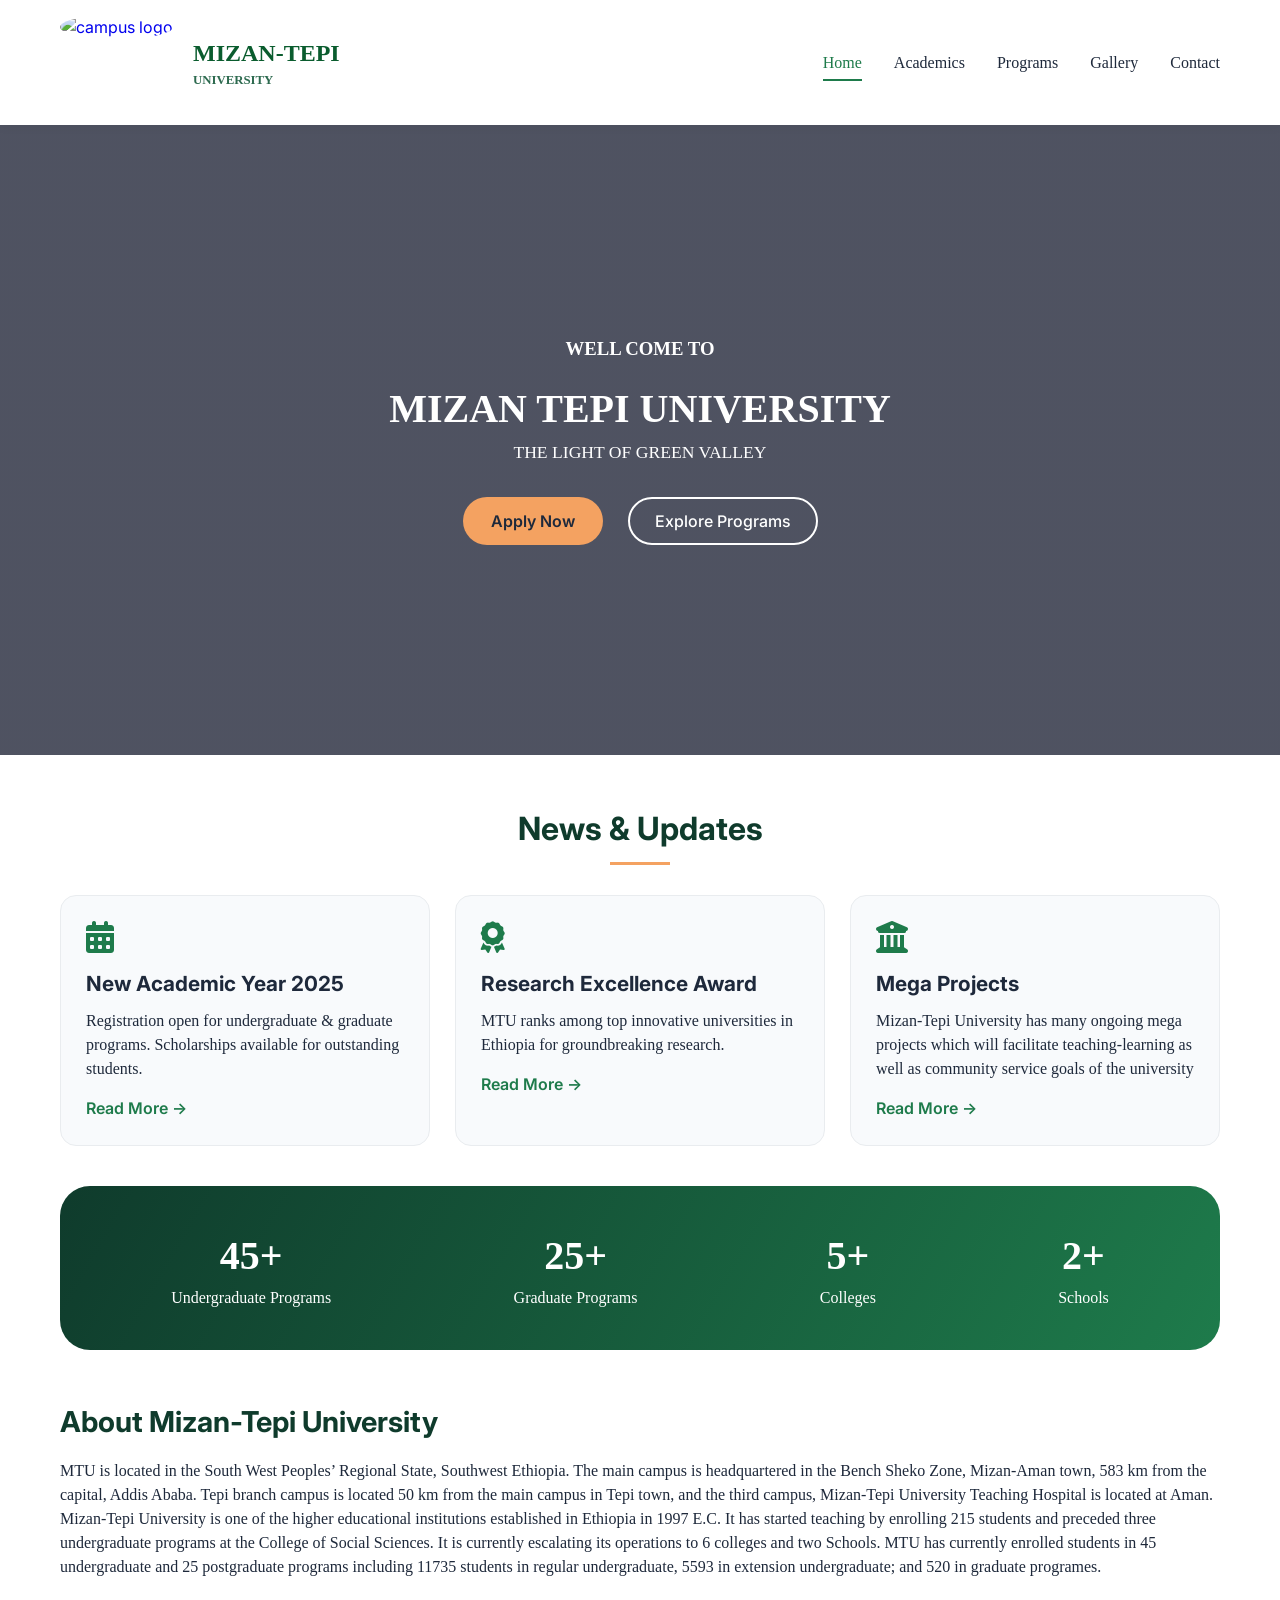
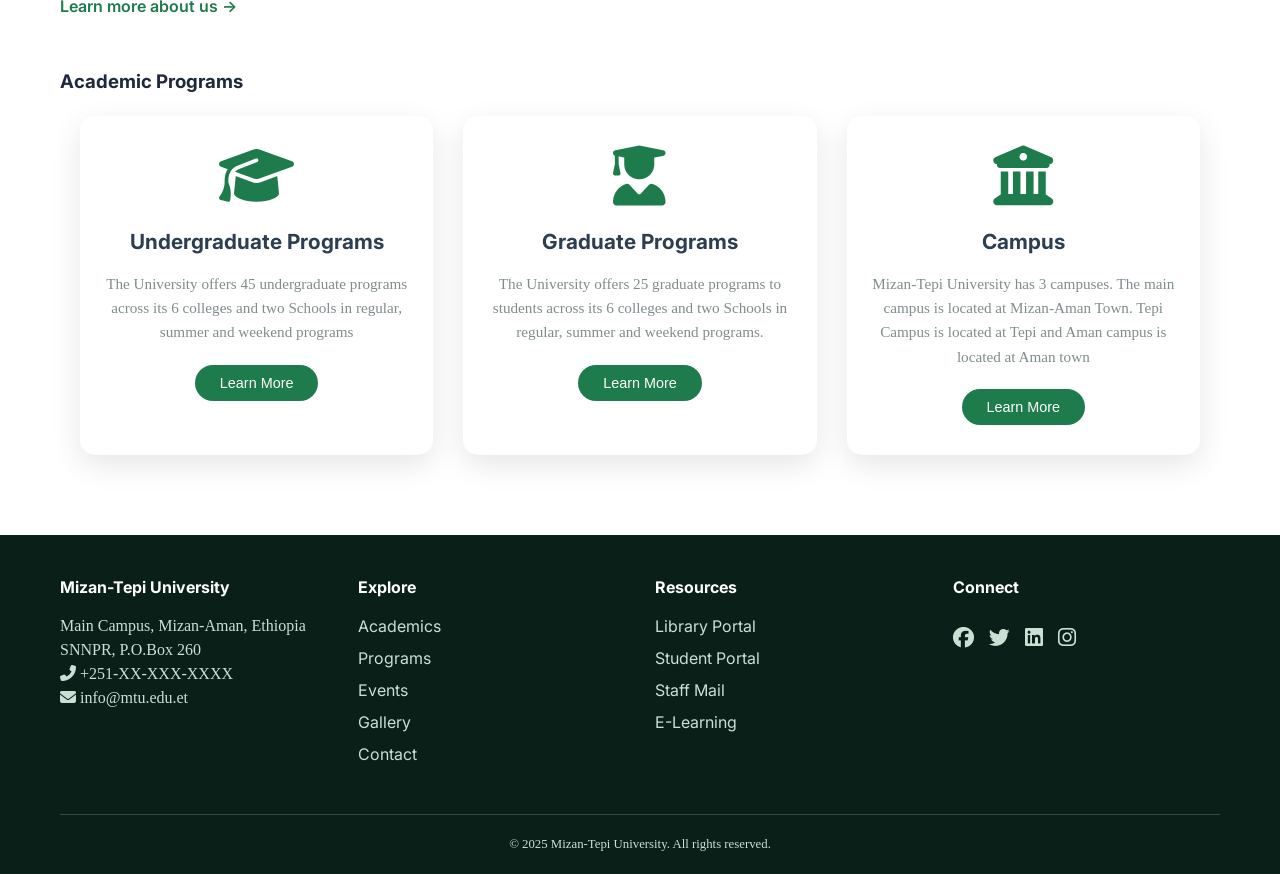
==== index.html @ 00938fb0 "Add files via upload" ====
<!DOCTYPE html>
<html lang="en">
<head>
    <meta charset="UTF-8">
    <meta name="viewport" content="width=device-width, initial-scale=1.0">
    <title>MIZAN-TEPI UNIVERSITY | Home</title>
    <link href="https://fonts.googleapis.com/css2?family=Inter:opsz,wght@300;400;500;600;700;800&display=swap" rel="stylesheet">
    <link rel="stylesheet" href="https://cdnjs.cloudflare.com/ajax/libs/font-awesome/6.0.0-beta3/css/all.min.css">
    <link rel="stylesheet" href="https://cdnjs.cloudflare.com/ajax/libs/font-awesome/6.4.0/css/all.min.css">
    <link rel="stylesheet" href="style.css">
</head>
<body>

<!-- ========== HEADER / NAVIGATION ========== -->
<header>
    <div class="container">
        <div class="header-flex">
            <div class="logo">
                <a href="index.html">
                    <img src="images/logo.png" alt="campus logo"></a>
                    <h1>MIZAN-TEPI <span>UNIVERSITY</span></h1>
            </div>
            <input type="checkbox" id="menu-toggle" class="menu-checkbox">
            <label for="menu-toggle" class="menu-icon">☰</label>
            <ul class="nav-menu">
                <li><a href="index.html" class="active">Home</a></li>
                <li><a href="academics.html">Academics</a></li>
                <li><a href="programs.html">Programs</a></li>
                <li><a href="gallery.html">Gallery</a></li>
                <li><a href="contact.html">Contact</a></li>
            </ul>
        </div>
    </div>
</header>

<!-- ========== HERO SECTION ========== -->
<section class="hero">
    <div class="container">
        <div class="hero-content">
            <h3>WELL COME TO</h3>
            <h2>MIZAN TEPI UNIVERSITY</h2>
            <p>THE LIGHT OF GREEN VALLEY</p>
            <div class="hero-buttons">
                <a href="programs.html" class="btn-primary">Apply Now</a>
                <a href="academics.html" class="btn-outline">Explore Programs</a>
            </div>
        </div>
    </div>
</section>

<!-- ========== NEWS SECTION ========== -->
<section class="news">
    <div class="container">
        <div class="section-title">
            <h3>News & Updates</h3>
        </div>
        <div class="news-grid">
            <div class="news-card">
                <i class="fas fa-calendar-alt"></i>
                <h4>New Academic Year 2025</h4>
                <p>Registration open for undergraduate & graduate programs. Scholarships available for outstanding students.</p>
                <a href="#" class="read-more">Read More →</a>
            </div>
            <div class="news-card">
                <i class="fas fa-award"></i>
                <h4>Research Excellence Award</h4>
                <p>MTU ranks among top innovative universities in Ethiopia for groundbreaking research.</p>
                <a href="#" class="read-more">Read More →</a>
            </div>
            <div class="news-card">
         <i class="fa-solid fa-building-columns"></i>
                <h4>Mega Projects</h4>
                <p>Mizan-Tepi University has many ongoing mega projects which will facilitate teaching-learning as well as community service goals of the university</p>
                <a href="#" class="read-more">Read More →</a>
            </div>
        </div>
    </div>
</section>

<!-- ========== STATS SECTION ========== -->
<section class="stats">
    <div class="container">
        <div class="stats-banner">
            <div class="stat-item">
                <h2>45+</h2>
                <p>Undergraduate Programs</p>
            </div>
            <div class="stat-item">
                <h2>25+</h2>
                <p>Graduate Programs</p>
            </div>
            <div class="stat-item">
                <h2>5+</h2>
                <p>Colleges</p>
            </div>
            <div class="stat-item">
                <h2>2+</h2>
                <p>Schools</p>
            </div>
        </div>
    </div>
</section>

<!-- ========== ABOUT PREVIEW ========== -->
<section class="about-preview">
    <div class="container">
        <div class="about-flex">
            <div class="about-text">
                <h3>About Mizan-Tepi University</h3>
                <p>MTU  is located in the South West Peoples’ Regional State, Southwest Ethiopia. The  main campus is headquartered in the Bench Sheko Zone, Mizan-Aman town, 583 km from the capital, Addis Ababa.  Tepi branch campus is located 50 km from the main campus in Tepi town, and the third campus, Mizan-Tepi University Teaching Hospital is located at Aman. <br> 
Mizan-Tepi University is one of the higher educational institutions established in Ethiopia in 1997 E.C. It has started teaching by enrolling 215 students and preceded three undergraduate programs at the College of Social Sciences. It is currently escalating its operations to 6 colleges and two Schools. MTU has currently enrolled students in 45 undergraduate and 25 postgraduate programs including 11735 students in regular undergraduate, 5593 in extension undergraduate; and 520 in graduate programes.</p>
                <a href="academics.html" class="read-more">Learn more about us →</a>
            </div>       
        </div>
    </div>
</section>

<!-- ==========Academic Programs========== -->
<section class="quick-links">
    <div class="container">
        <h3> Academic Programs</h3>
       <div class="cards-container">
    <div class="card">
        <div class="card-icon">
            <i class="fas fa-graduation-cap"></i>
        </div>
        <div class="card-info">
            <h3>Undergraduate Programs</h3>
            <p>The University offers 45 undergraduate programs across its 6 colleges and two Schools in regular, summer and weekend programs</p>
            <button>Learn More</button>
        </div>
    </div>

    <div class="card">
        <div class="card-icon">
            <i class="fas fa-user-graduate"></i>
        </div>
        <div class="card-info">
            <h3>Graduate Programs</h3>
            <p>The University offers 25 graduate programs to students across its 6 colleges and two Schools in regular, summer and weekend programs.</p>
            <button>Learn More</button>
        </div>
    </div>

    <div class="card">
        <div class="card-icon">
            <i class="fas fa-university"></i>
        </div>
        <div class="card-info">
            <h3>Campus</h3>
            <p>Mizan-Tepi University has 3 campuses. The main campus is located at Mizan-Aman Town. Tepi Campus is located at Tepi and Aman campus is located at Aman town</p>
            <button>Learn More</button>
        </div>
    </div>
</div>
    </div>
</section>

<!-- ========== FOOTER ========== -->
<footer>
    <div class="container">
        <div class="footer-grid">
            <div>
                <h4>Mizan-Tepi University</h4>
                <p>Main Campus, Mizan-Aman, Ethiopia<br>SNNPR, P.O.Box 260</p>
                <p><i class="fas fa-phone-alt"></i> +251-XX-XXX-XXXX<br>
                <i class="fas fa-envelope"></i> info@mtu.edu.et</p>
            </div>
            <div>
                <h4>Explore</h4>
                <a href="academics.html">Academics</a>
                <a href="programs.html">Programs</a>
                <a href="events.html">Events</a>
                <a href="gallery.html">Gallery</a>
                <a href="contact.html">Contact</a>
            </div>
            <div>
                <h4>Resources</h4>
                <a href="#">Library Portal</a>
                <a href="#">Student Portal</a>
                <a href="#">Staff Mail</a>
                <a href="#">E-Learning</a>
            </div>
            <div>
                <h4>Connect</h4>
                <div class="social">
                    <a href="#"><i class="fab fa-facebook"></i></a>
                    <a href="#"><i class="fab fa-twitter"></i></a>
                    <a href="#"><i class="fab fa-linkedin"></i></a>
                    <a href="#"><i class="fab fa-instagram"></i></a>
                </div>
            </div>
        </div>
        <div class="copyright">
            <p>&copy; 2025 Mizan-Tepi University. All rights reserved.</p>
        </div>
    </div>
</footer>

</body>
</html>
---- style.css ----
/* ========== RESET & BASE STYLES ========== */
* {
    margin: 0;
    padding: 0;
    box-sizing: border-box;
}

body {
    font-family: 'Inter', sans-serif;
    background: #ffffff;
    color: #1e293b;
    line-height: 1.5;
}

.container {
    max-width: 1200px;
    margin: 0 auto;
    padding: 0 20px;
}

/* ========== HEADER & NAVIGATION ========== */
header {
    background: white;
    box-shadow: 0 2px 10px rgba(0,0,0,0.05);
    position: sticky;
    top: 0;
    z-index: 100;
}

.header-flex {
    display: flex;
    justify-content: space-between;
    align-items: center;
    padding: 15px 0;
    flex-wrap: wrap;
}

.logo a {
    text-decoration: none;
}

.logo h1 {
   font-family: Georgia, 'Times New Roman', Times, serif;
   margin: 20px;
    float: right;
    font-size: 1.5rem;
    font-weight: 700;
    color: #0a5c2e;
}
.logo img{
    width: 100px;
    height: 100px;
    border-radius: 50%;

}
.logo span {
    font-size: 0.8rem;
    font-weight: bold;
    color: #2d6a4f;
    display: block;
}

/* Mobile Menu Toggle - No JavaScript! */
.menu-checkbox {
    display: none;
}

.menu-icon {
    display: none;
    font-size: 28px;
    cursor: pointer;
    color: #0a5c2e;
}

.nav-menu {
    display: flex;
    list-style: none;
    gap: 2rem;
}

.nav-menu li a {
    font-family: 'Times New Roman', Times, serif;
    text-decoration: none;
    color: #1e293b;
    font-weight: 500;
    padding: 8px 0;
    transition: color 0.2s;
}

.nav-menu li a:hover,
.nav-menu li a.active {
    color: #1e7b4b;
    border-bottom: 2px solid #1e7b4b;
}

/* ========== BUTTONS ========== */
.btn-primary {
    background: #f4a261;
    color: #1e293b;
    padding: 12px 28px;
    border-radius: 40px;
    text-decoration: none;
    font-weight: 600;
    display: inline-block;
    border: none;
    cursor: pointer;
    transition: 0.2s;
}

.btn-primary:hover {
    background: #e76f51;
    color: white;
}

.btn-outline {
    border: 2px solid white;
    background: transparent;
    padding: 10px 25px;
    border-radius: 40px;
    color: white;
    font-weight: 500;
    text-decoration: none;
    margin-left: 15px;
    display: inline-block;
}

.btn-outline:hover {
    background: white;
    color: #0a5c2e;
}

/* ========== HERO SECTION ========== */
.hero {
    background: linear-gradient(rgba(4,9,30,0.7), rgba(4,9,30,0.7)), url('images/slider_1.jpg') center/cover no-repeat;
    min-height: 70vh;
    display: flex;
    align-items: center;
    text-align: center;
    color: white;
}

.hero-content {
    max-width: 700px;
    margin: 0 auto;
}
.hero h2{
    font-size: 2.5rem;
}


.hero h3 {
    margin-bottom: 1rem;
}
.hero h3,h2,p{
    font-family: Georgia, 'Times New Roman', Times, serif;
}

.hero p {
    font-size: 1.1rem;
    margin-bottom: 2rem;
}

.hero-buttons {
    display: flex;
    justify-content: center;
    flex-wrap: wrap;
    gap: 10px;
}

/* ========== SECTION TITLES ========== */
.section-title {
    text-align: center;
    margin: 50px 0 30px;
}

.section-title h3 {
    font-size: 2rem;
    color: #0f3b2c;
    position: relative;
    display: inline-block;
    padding-bottom: 12px;
}

.section-title h3:after {
    content: '';
    width: 60px;
    height: 3px;
    background: #f4a261;
    position: absolute;
    bottom: 0;
    left: 50%;
    transform: translateX(-50%);
}

/* ========== NEWS SECTION ========== */
.news-grid {
    display: grid;
    grid-template-columns: repeat(auto-fit, minmax(280px, 1fr));
    gap: 25px;
    margin: 30px 0;
}

.news-card {
    background: #f8fafc;
    border-radius: 16px;
    padding: 25px;
    border: 1px solid #e9ecef;
}

.news-card i {
    font-size: 2rem;
    color: #1e7b4b;
    margin-bottom: 15px;
}

.news-card h4 {
    font-size: 1.3rem;
    margin-bottom: 10px;
}

.read-more {
    color: #1e7b4b;
    font-weight: 600;
    text-decoration: none;
    display: inline-block;
    margin-top: 15px;
}

/* ========== STATS SECTION ========== */
.stats-banner {
    background: linear-gradient(120deg, #0f3b2c, #1e7b4b);
    border-radius: 30px;
    padding: 40px 20px;
    margin: 40px 0;
    display: flex;
    justify-content: space-around;
    flex-wrap: wrap;
    text-align: center;
    color: white;
}

.stat-item h2 {
    font-size: 2.5rem;
    font-weight: 800;
}

.stat-item p {
    font-size: 1rem;
}

/* ========== ABOUT PREVIEW ========== */
.about-flex {
    display: flex;
    gap: 40px;
    margin: 50px 0;
    flex-wrap: wrap;
}

.about-text {
    flex: 2;
}

.about-text h3 {
    font-size: 1.8rem;
    color: #0f3b2c;
    margin-bottom: 15px;
}


/* ========== QUICK LINKS ========== */
.cards-container {
    display: grid;
    grid-template-columns: repeat(auto-fit, minmax(280px, 1fr));
    gap: 30px;
    padding: 20px;
}

.card {
    background: white;
    border-radius: 15px;
    padding: 30px 20px;
    text-align: center;
    box-shadow: 0 10px 30px rgba(0,0,0,0.1);
    transition: all 0.4s ease;
    cursor: pointer;
}
.card-icon {
    margin-bottom: 20px;
}

.card-icon i {
    font-size: 60px;
    color:#1e7b4b;
    transition: all 0.3s ease;
}
.card-info h3 {
    font-size: 1.3rem;
    color: #2c3e50;
    margin-bottom: 15px;
    transition: all 0.3s ease;
}
.card-info p {
    color: #7f8c8d;
    line-height: 1.6;
    font-size: 0.95rem;
    margin-bottom: 20px;
    transition: all 0.3s ease;
}

.card-info button {
    background: #1e7b4b;
    color: white;
    border: none;
    padding: 10px 25px;
    border-radius: 25px;
    font-size: 0.9rem;
    cursor: pointer;
    transition: all 0.3s ease;
}

/* ========== PAGE HEADER ========== */
.page-header {
    background: linear-gradient(135deg, #0a5c2e, #1e7b4b);
    color: white;
    padding: 60px 0;
    text-align: center;
}

.page-header h1 {
    font-size: 2.2rem;
    margin-bottom: 10px;
}

/* ========== ACADEMICS PAGE ========== */
.colleges-grid {
    display: grid;
    grid-template-columns: repeat(auto-fit, minmax(280px, 1fr));
    gap: 25px;
    margin: 40px 0;
}

.college-card {
    background: white;
    padding: 25px;
    border-radius: 20px;
    text-align: center;
    box-shadow: 0 5px 15px rgba(0,0,0,0.05);
}

.college-card i {
    font-size: 2.5rem;
    color: #1e7b4b;
    margin-bottom: 15px;
}

.college-card h4 {
    font-size: 1.2rem;
    margin-bottom: 10px;
    color: #0f3b2c;
}
/* ========== PROGRAMS PAGE ========== */
.program-category {
    margin: 50px 0;
}

.program-category h2 {
    color: #0f3b2c;
    margin-bottom: 25px;
    font-size: 1.6rem;
}

.programs-grid {
    display: grid;
    grid-template-columns: repeat(auto-fit, minmax(280px, 1fr));
    gap: 20px;
}

.program-card {
    background: #f8fafc;
    padding: 20px;
    border-radius: 16px;
    border-left: 4px solid #1e7b4b;
}

.program-card h4 {
    margin-bottom: 8px;
    color: #0f3b2c;
}

.program-card p {
    font-size: 0.9rem;
    color: #555;
    margin-bottom: 8px;
}

.program-card span {
    font-size: 0.8rem;
    color: #1e7b4b;
    font-weight: 500;
}

/* ========== EVENTS PAGE ========== */
.events-grid {
    display: flex;
    flex-direction: column;
    gap: 20px;
    margin: 50px 0;
}

.event-card {
    display: flex;
    gap: 20px;
    background: #f8fafc;
    padding: 20px;
    border-radius: 16px;
    flex-wrap: wrap;
}

.event-card.featured {
    background: #e6f7ed;
    border-left: 4px solid #1e7b4b;
}

.event-date {
    text-align: center;
    min-width: 70px;
}

.event-date .day {
    font-size: 2rem;
    font-weight: 800;
    color: #1e7b4b;
    display: block;
}

.event-date .month {
    font-weight: 600;
}

.event-details {
    flex: 1;
}

.event-details h3 {
    margin-bottom: 8px;
    color: #0f3b2c;
}

.event-details p {
    margin-bottom: 5px;
    color: #555;
}

/* ========== GALLERY PAGE ========== */
.gallery-grid {
    display: grid;
    grid-template-columns: repeat(auto-fit, minmax(280px, 1fr));
    gap: 25px;
    margin: 50px 0;
}

.gallery-item {
    position: relative;
    border-radius: 16px;
    overflow: hidden;
}

.gallery-item img {
    width: 100%;
    height: 220px;
    object-fit: cover;
    transition: transform 0.3s;
}

.gallery-item:hover img {
    transform: scale(1.05);
}

.gallery-item .caption {
    background: rgba(0,0,0,0.7);
    color: white;
    padding: 10px;
    text-align: center;
}

/* ========== CONTACT PAGE ========== */
.contact-flex {
    display: flex;
    gap: 40px;
    margin: 50px 0;
    flex-wrap: wrap;
}

.contact-info,
.contact-form {
    flex: 1;
}

.contact-info h2,
.contact-form h2 {
    color: #0f3b2c;
    margin-bottom: 25px;
}

.info-item {
    display: flex;
    gap: 15px;
    margin-bottom: 25px;
}

.info-item i {
    font-size: 1.5rem;
    color: #1e7b4b;
}

.info-item h4 {
    margin-bottom: 5px;
}

.contact-form input,
.contact-form textarea {
    width: 100%;
    padding: 12px;
    margin-bottom: 15px;
    border: 1px solid #ddd;
    border-radius: 8px;
    font-family: inherit;
}

.contact-form button {
    width: 100%;
}

.form-note {
    font-size: 0.8rem;
    color: #666;
    margin-top: 15px;
    text-align: center;
}

/* ========== FOOTER ========== */
footer {
    background: #0a1f18;
    color: #cbdfd5;
    padding: 40px 0 20px;
    margin-top: 60px;
}

.footer-grid {
    display: grid;
    grid-template-columns: repeat(auto-fit, minmax(200px, 1fr));
    gap: 30px;
}

footer h4 {
    color: white;
    margin-bottom: 15px;
}

footer a {
    color: #cbdfd5;
    text-decoration: none;
    display: block;
    margin: 8px 0;
}

footer a:hover {
    color: #f4a261;
}

.social {
    display: flex;
    gap: 15px;
}

.social a {
    font-size: 1.3rem;
}

.copyright {
    text-align: center;
    margin-top: 40px;
    padding-top: 20px;
    border-top: 1px solid #2d4a3e;
    font-size: 0.8rem;
}

/* ========== MOBILE RESPONSIVE ========== */
@media (max-width: 768px) {
    .menu-icon {
        display: block;
    }

    .menu-checkbox:checked ~ .nav-menu {
        display: flex;
    }

    .nav-menu {
        display: none;
        width: 100%;
        flex-direction: column;
        gap: 15px;
        padding: 20px 0;
        text-align: center;
    }

    .hero h2 {
        font-size: 1.8rem;
    }

    .hero p {
        font-size: 1rem;
    }

    .btn-outline {
        margin-left: 0;
        margin-top: 10px;
    }

    .stats-banner {
        flex-direction: column;
        gap: 25px;
    }

    .stat-item h2 {
        font-size: 2rem;
    }

    .section-title h3 {
        font-size: 1.6rem;
    }

    .event-card {
        flex-direction: column;
        align-items: center;
        text-align: center;
    }

    .contact-flex {
        flex-direction: column;
    }

    .about-flex {
        flex-direction: column;
    }

    .page-header h1 {
        font-size: 1.8rem;
    }
}

@media (max-width: 480px) {
    .container {
        padding: 0 15px;
    }

    .hero h2 {
        font-size: 1.5rem;
    }

    .btn-primary,
    .btn-outline {
        padding: 10px 20px;
        font-size: 0.9rem;
    }

    .logo h1 {
        font-size: 1.2rem;
    }

    .program-card h4 {
        font-size: 1rem;
    }
     .cards-container {
        grid-template-columns: 1fr;
    }
}
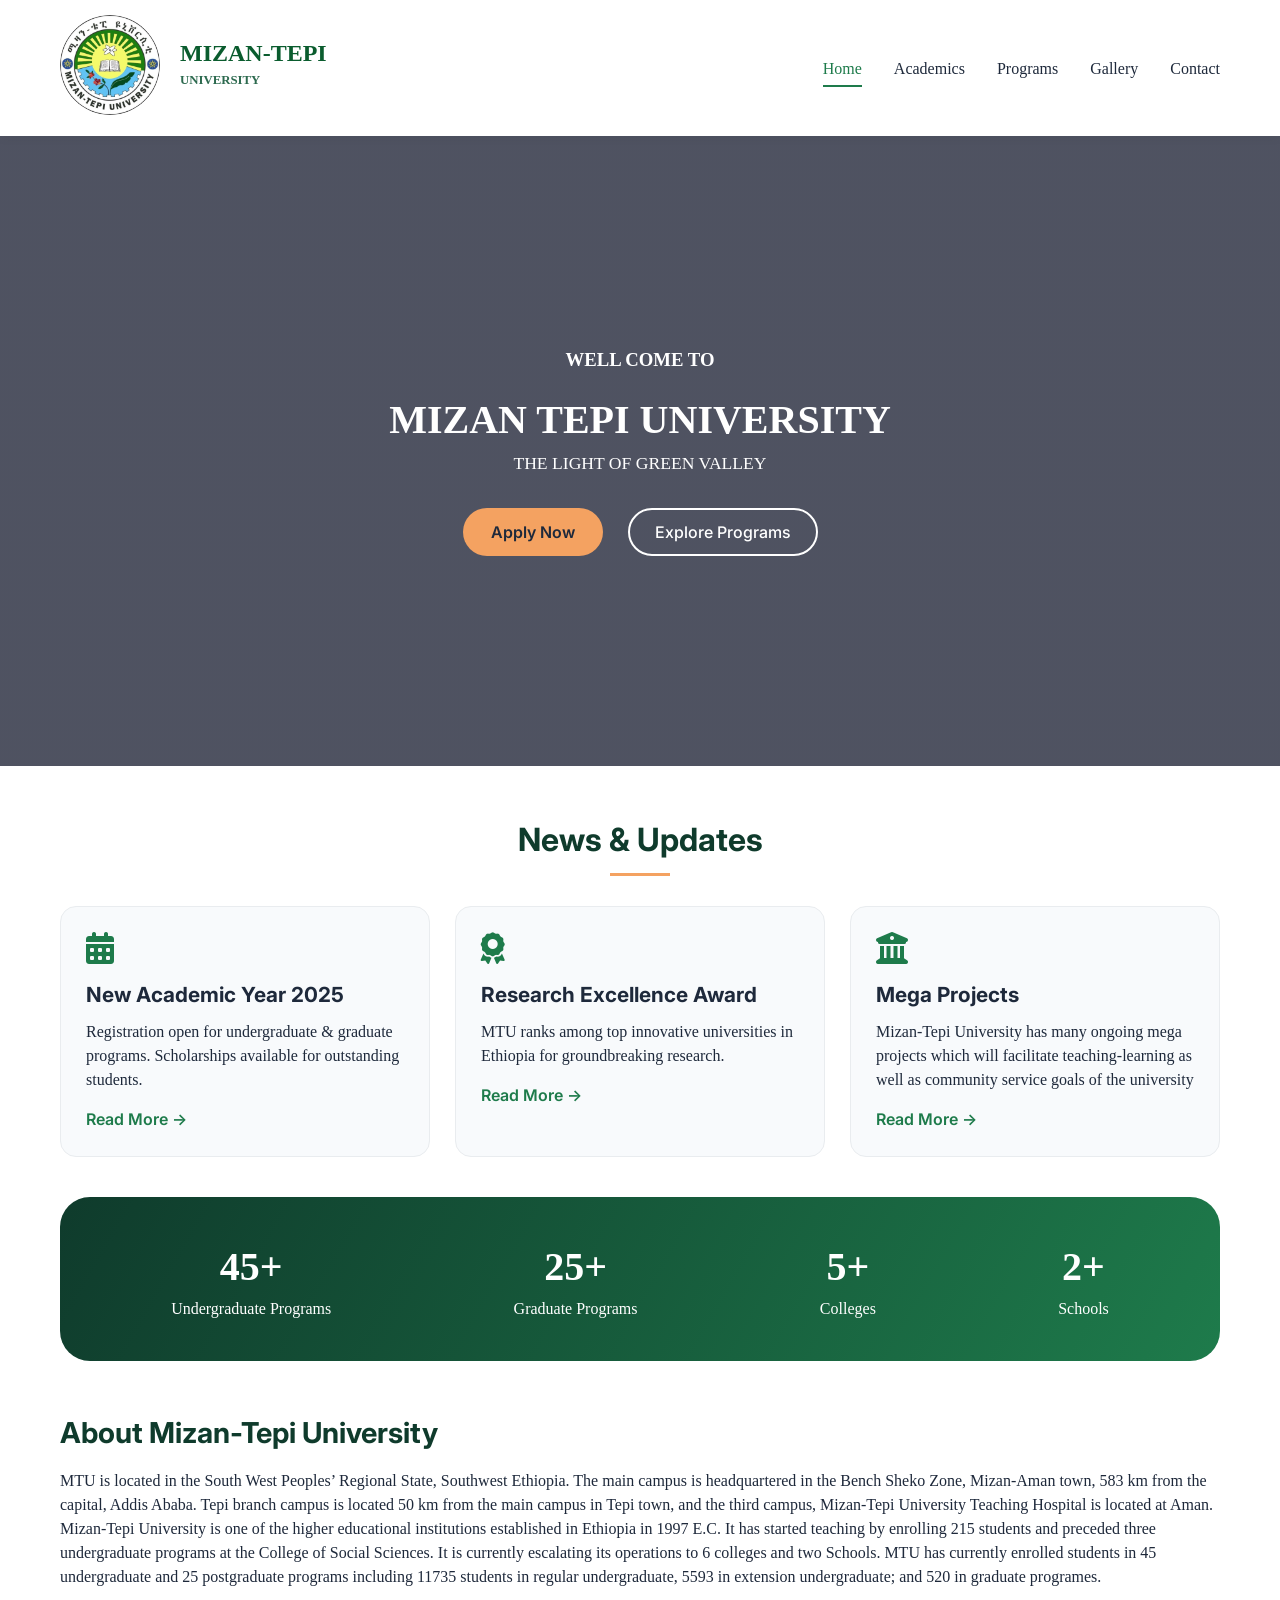
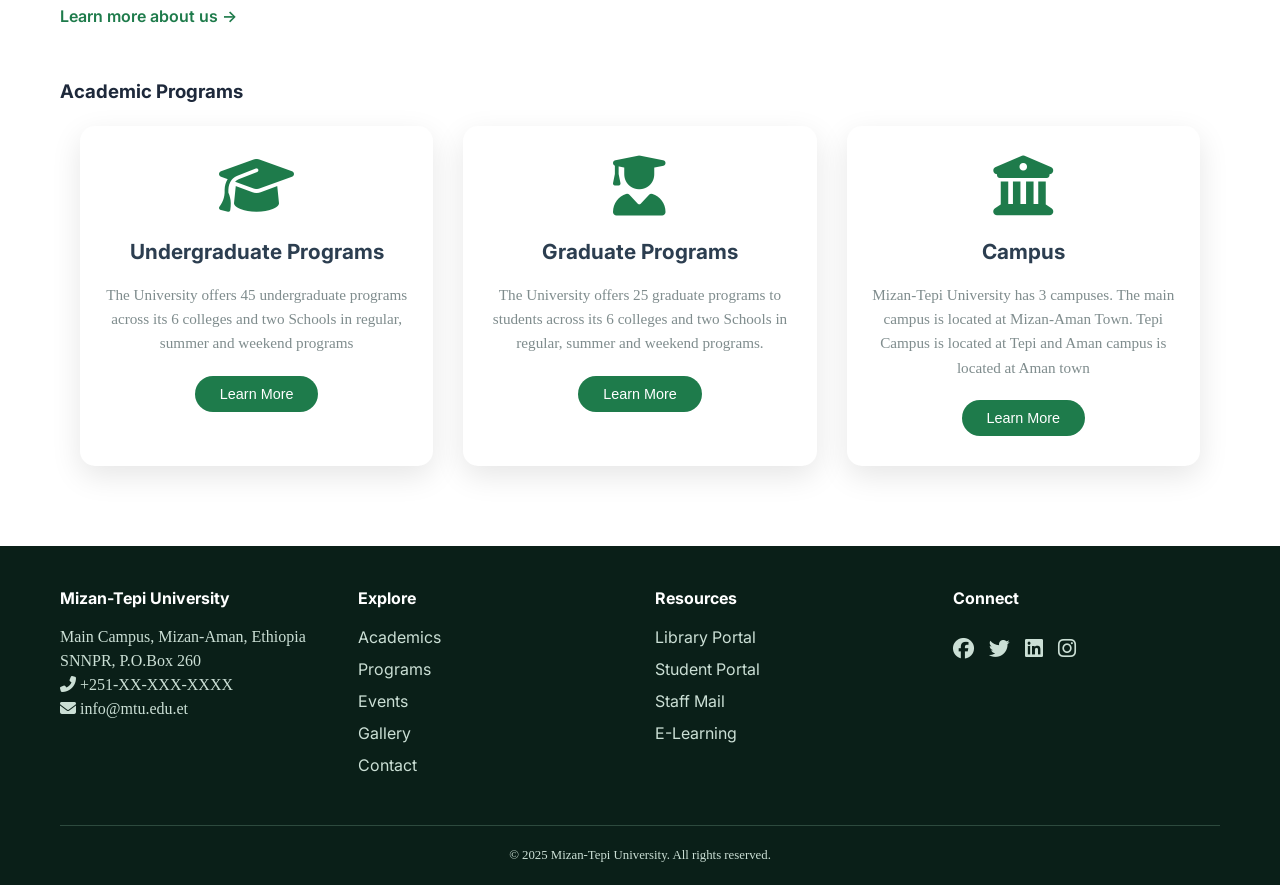
==== commit 054c999c: "Update index.html" ====
--- a/index.html
+++ b/index.html
@@ -17,7 +17,7 @@
         <div class="header-flex">
             <div class="logo">
                 <a href="index.html">
-                    <img src="images/logo.png" alt="campus logo"></a>
+                    <img src="logo.png" alt="campus logo"></a>
                     <h1>MIZAN-TEPI <span>UNIVERSITY</span></h1>
             </div>
             <input type="checkbox" id="menu-toggle" class="menu-checkbox">
@@ -198,4 +198,4 @@
 </footer>
 
 </body>
-</html>+</html>
